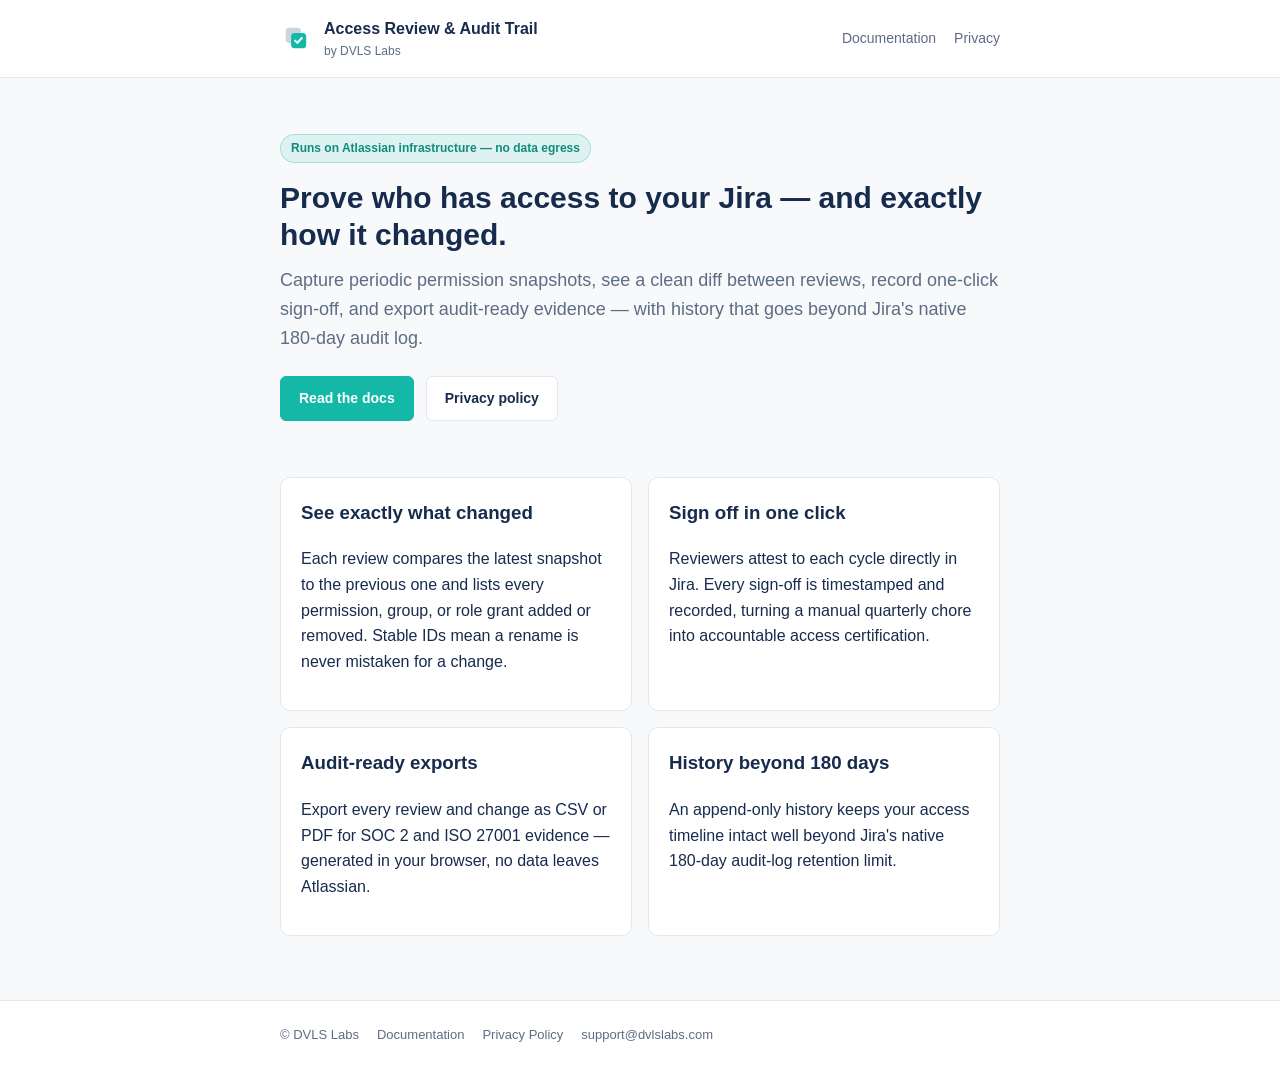
==== index.html @ 3ddf1726 "docs(site): public Privacy Policy + Documentation (GitHub Pages ready) v11.15.0 - site/privacy.html:" ====
<!DOCTYPE html>
<html lang="en">
<head>
<meta charset="UTF-8" />
<meta name="viewport" content="width=device-width, initial-scale=1.0" />
<title>Access Review &amp; Audit Trail for Jira — DVLS Labs</title>
<meta name="description" content="Run periodic access reviews, track every permission change, and export audit-ready proof beyond Jira's 180-day log. Runs entirely on Atlassian infrastructure — no data egress." />
<link rel="icon" href="logo.svg" type="image/svg+xml" />
<link rel="stylesheet" href="style.css" />
</head>
<body>

<header class="site-header">
  <div class="wrap">
    <img class="logo" src="logo.svg" alt="Access Review logo" />
    <a class="brand" href="index.html">Access Review &amp; Audit Trail<small>by DVLS Labs</small></a>
    <nav class="nav">
      <a href="documentation.html">Documentation</a>
      <a href="privacy.html">Privacy</a>
    </nav>
  </div>
</header>

<div class="wrap">
  <section class="hero">
    <span class="badge">Runs on Atlassian infrastructure — no data egress</span>
    <h1>Prove who has access to your Jira — and exactly how it changed.</h1>
    <p class="lead">Capture periodic permission snapshots, see a clean diff between reviews,
      record one-click sign-off, and export audit-ready evidence — with history that goes
      beyond Jira's native 180-day audit log.</p>
    <div class="cta-row">
      <a class="btn primary" href="documentation.html">Read the docs</a>
      <a class="btn" href="privacy.html">Privacy policy</a>
    </div>
  </section>
</div>

<main>
  <div class="wrap">
    <div class="tiles">
      <div class="tile">
        <h3>See exactly what changed</h3>
        <p>Each review compares the latest snapshot to the previous one and lists every
          permission, group, or role grant added or removed. Stable IDs mean a rename is
          never mistaken for a change.</p>
      </div>
      <div class="tile">
        <h3>Sign off in one click</h3>
        <p>Reviewers attest to each cycle directly in Jira. Every sign-off is timestamped
          and recorded, turning a manual quarterly chore into accountable access
          certification.</p>
      </div>
      <div class="tile">
        <h3>Audit-ready exports</h3>
        <p>Export every review and change as CSV or PDF for SOC&nbsp;2 and ISO&nbsp;27001
          evidence — generated in your browser, no data leaves Atlassian.</p>
      </div>
      <div class="tile">
        <h3>History beyond 180 days</h3>
        <p>An append-only history keeps your access timeline intact well beyond Jira's
          native 180-day audit-log retention limit.</p>
      </div>
    </div>
  </div>
</main>

<footer class="site-footer">
  <div class="wrap">
    <span>© DVLS Labs</span>
    <a href="documentation.html">Documentation</a>
    <a href="privacy.html">Privacy Policy</a>
    <a href="mailto:support@dvlslabs.com">support@dvlslabs.com</a>
  </div>
</footer>

</body>
</html>
---- style.css ----
/* DVLS Labs — Access Review & Audit Trail for Jira — public site */
:root {
  --teal: #14B8A6;
  --teal-dark: #0F8C7E;
  --ink: #172B4D;
  --muted: #5E6C84;
  --ghost: #CBD5DD;
  --bg: #F7F9FB;
  --card: #FFFFFF;
  --border: #E3E8EE;
  --maxw: 760px;
}

* { box-sizing: border-box; }

html { -webkit-text-size-adjust: 100%; }

body {
  margin: 0;
  font-family: -apple-system, BlinkMacSystemFont, "Segoe UI", Roboto, Oxygen,
    Ubuntu, Cantarell, "Helvetica Neue", Arial, sans-serif;
  color: var(--ink);
  background: var(--bg);
  line-height: 1.6;
}

a { color: var(--teal-dark); }
a:hover { color: var(--teal); }

.wrap { max-width: var(--maxw); margin: 0 auto; padding: 0 20px; }

/* Header */
.site-header {
  background: var(--card);
  border-bottom: 1px solid var(--border);
}
.site-header .wrap {
  display: flex;
  align-items: center;
  gap: 12px;
  padding-top: 16px;
  padding-bottom: 16px;
}
.logo {
  width: 32px; height: 32px;
  flex: 0 0 32px;
}
.brand {
  font-weight: 700;
  font-size: 16px;
  color: var(--ink);
  text-decoration: none;
}
.brand small { display: block; font-weight: 400; font-size: 12px; color: var(--muted); }
.nav { margin-left: auto; display: flex; gap: 18px; font-size: 14px; }
.nav a { text-decoration: none; color: var(--muted); }
.nav a:hover { color: var(--ink); }

/* Hero */
.hero { padding: 56px 0 32px; }
.hero h1 { font-size: 30px; line-height: 1.25; margin: 0 0 12px; }
.hero p.lead { font-size: 18px; color: var(--muted); margin: 0 0 24px; }
.badge {
  display: inline-block;
  background: rgba(20,184,166,0.10);
  color: var(--teal-dark);
  border: 1px solid rgba(20,184,166,0.30);
  font-size: 12px; font-weight: 600;
  padding: 4px 10px; border-radius: 999px;
  margin-bottom: 16px;
}
.cta-row { display: flex; flex-wrap: wrap; gap: 12px; margin-top: 8px; }
.btn {
  display: inline-block;
  text-decoration: none;
  font-weight: 600; font-size: 14px;
  padding: 10px 18px; border-radius: 6px;
  border: 1px solid var(--border);
  background: var(--card); color: var(--ink);
}
.btn.primary { background: var(--teal); color: #fff; border-color: var(--teal); }
.btn.primary:hover { background: var(--teal-dark); color: #fff; }

/* Content cards */
main { padding: 24px 0 64px; }
.card {
  background: var(--card);
  border: 1px solid var(--border);
  border-radius: 10px;
  padding: 28px 28px;
  margin: 0 0 20px;
}
.card h2 { font-size: 20px; margin: 0 0 12px; }
.card h3 { font-size: 16px; margin: 22px 0 8px; }
.doc h1 { font-size: 26px; margin: 0 0 4px; }
.doc .updated { color: var(--muted); font-size: 13px; margin: 0 0 24px; }
ul, ol { padding-left: 22px; }
li { margin: 4px 0; }
code {
  background: #EEF2F5; border-radius: 4px;
  padding: 1px 5px; font-size: 13px;
  font-family: "SFMono-Regular", Consolas, "Liberation Mono", Menlo, monospace;
}
table { width: 100%; border-collapse: collapse; margin: 12px 0; font-size: 14px; }
th, td { text-align: left; padding: 8px 10px; border-bottom: 1px solid var(--border); }
th { color: var(--muted); font-weight: 600; }
.tiles { display: grid; grid-template-columns: 1fr 1fr; gap: 16px; }
@media (max-width: 560px) { .tiles { grid-template-columns: 1fr; } }
.tile {
  border: 1px solid var(--border); border-radius: 10px;
  padding: 20px; background: var(--card);
}
.tile h3 { margin-top: 0; }

/* Footer */
.site-footer {
  border-top: 1px solid var(--border);
  background: var(--card);
  color: var(--muted); font-size: 13px;
}
.site-footer .wrap { padding: 24px 20px; display: flex; flex-wrap: wrap; gap: 8px 18px; }
.site-footer a { color: var(--muted); text-decoration: none; }
.site-footer a:hover { color: var(--ink); }
.site-footer .sep { margin-left: auto; }
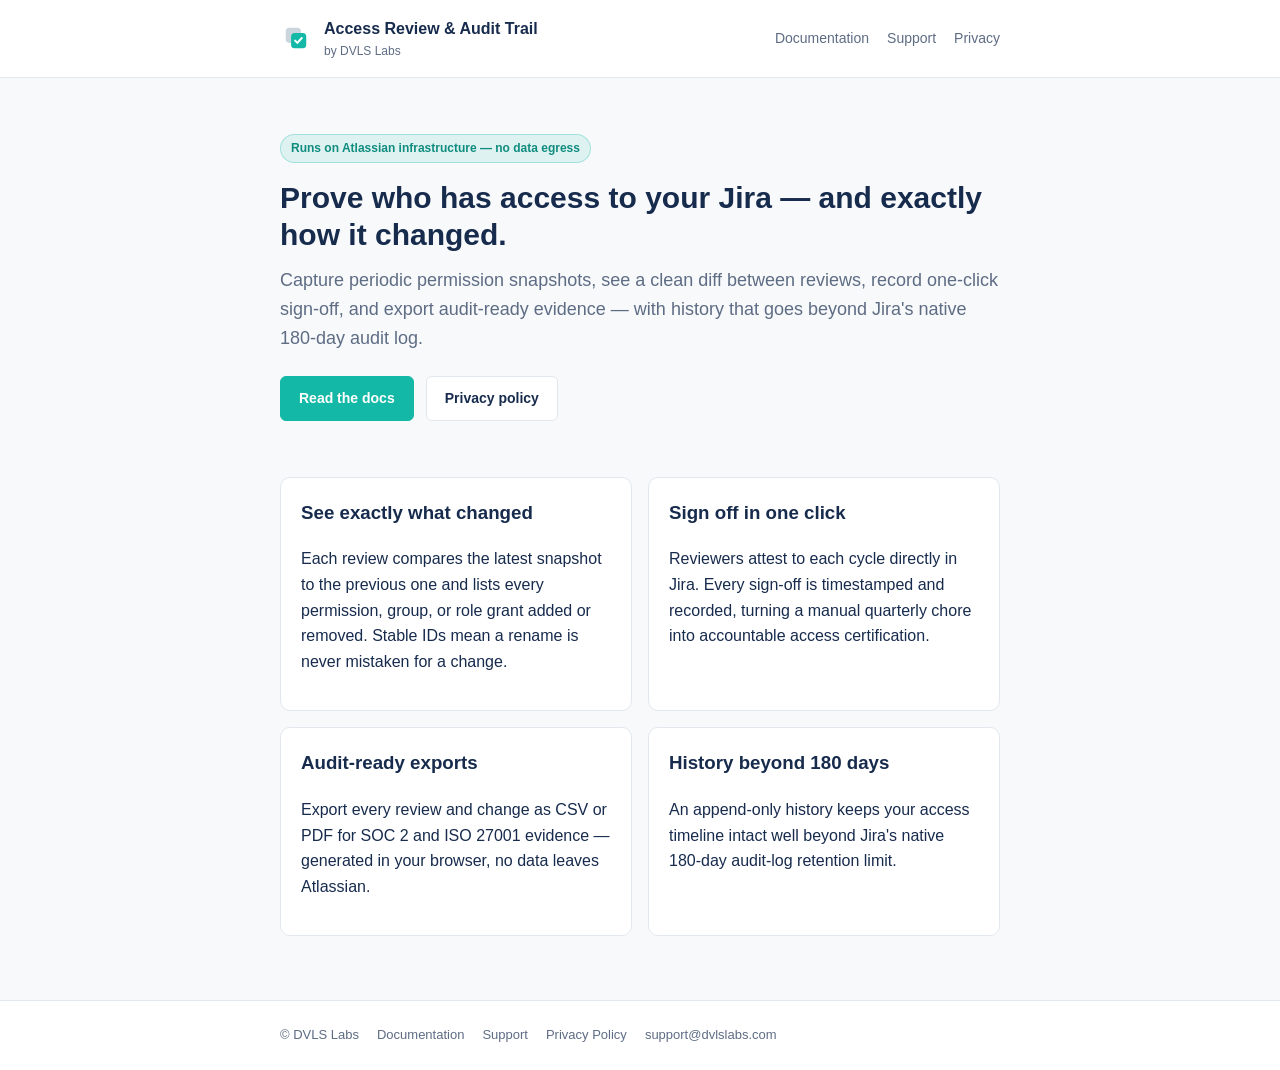
==== commit b5dbd799: "feat(site): add dedicated support page + Support nav link across site Adds site/support.html (contac" ====
--- a/index.html
+++ b/index.html
@@ -16,6 +16,7 @@
     <a class="brand" href="index.html">Access Review &amp; Audit Trail<small>by DVLS Labs</small></a>
     <nav class="nav">
       <a href="documentation.html">Documentation</a>
+      <a href="support.html">Support</a>
       <a href="privacy.html">Privacy</a>
     </nav>
   </div>
@@ -68,6 +69,7 @@
   <div class="wrap">
     <span>© DVLS Labs</span>
     <a href="documentation.html">Documentation</a>
+    <a href="support.html">Support</a>
     <a href="privacy.html">Privacy Policy</a>
     <a href="mailto:support@dvlslabs.com">support@dvlslabs.com</a>
   </div>
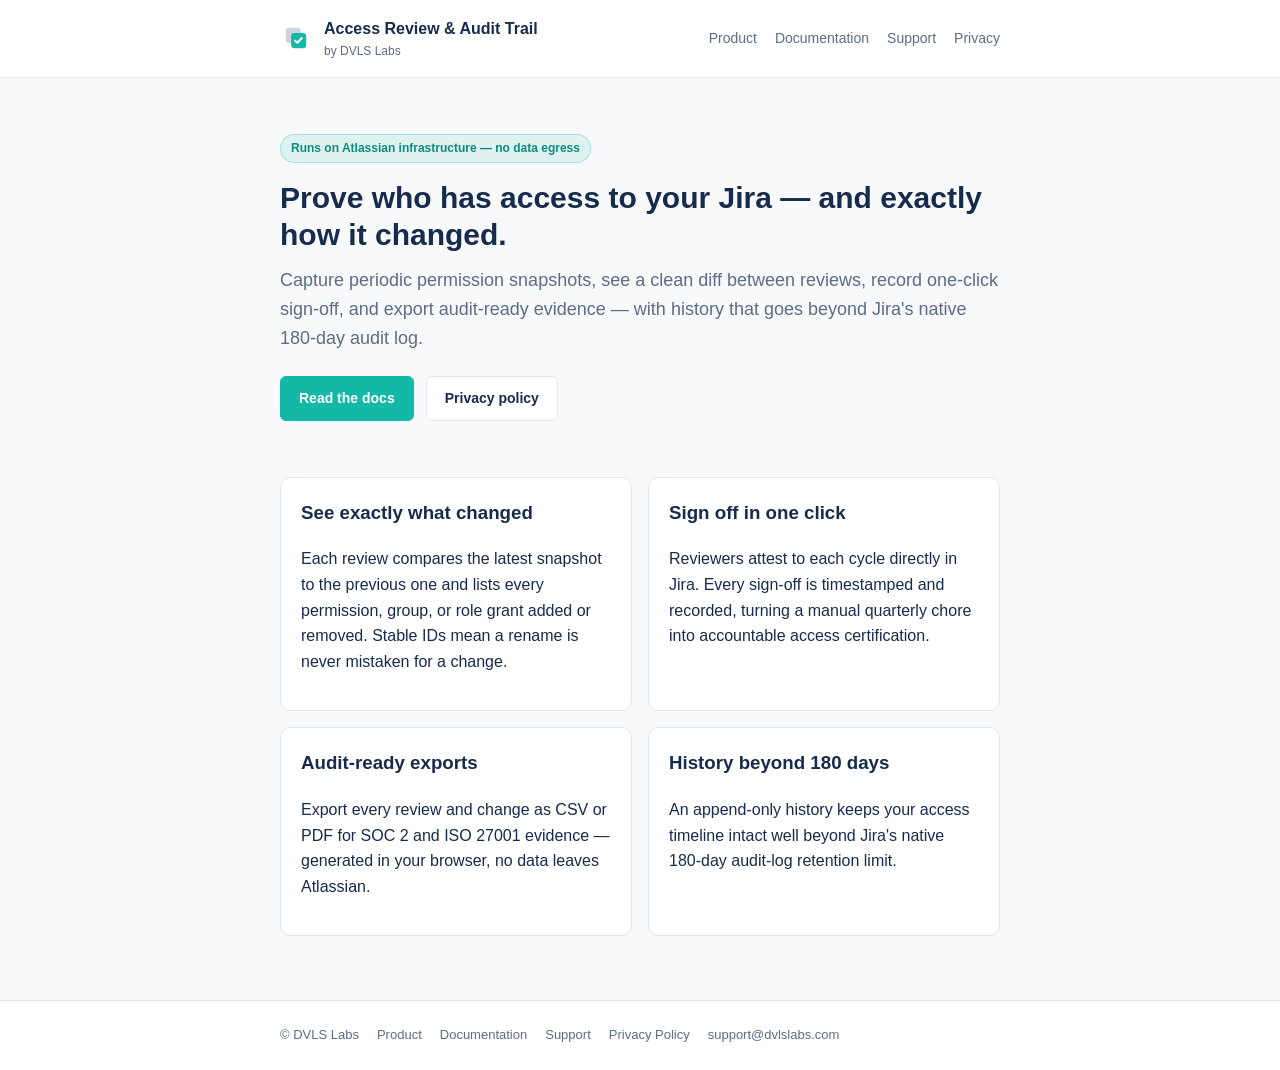
==== commit 17a409e1: "feat(site): add product.html SEO landing (180-day audit-history long-tail) + Product nav/footer link" ====
--- a/index.html
+++ b/index.html
@@ -15,6 +15,7 @@
     <img class="logo" src="logo.svg" alt="Access Review logo" />
     <a class="brand" href="index.html">Access Review &amp; Audit Trail<small>by DVLS Labs</small></a>
     <nav class="nav">
+      <a href="product.html">Product</a>
       <a href="documentation.html">Documentation</a>
       <a href="support.html">Support</a>
       <a href="privacy.html">Privacy</a>
@@ -68,6 +69,7 @@
 <footer class="site-footer">
   <div class="wrap">
     <span>© DVLS Labs</span>
+    <a href="product.html">Product</a>
     <a href="documentation.html">Documentation</a>
     <a href="support.html">Support</a>
     <a href="privacy.html">Privacy Policy</a>
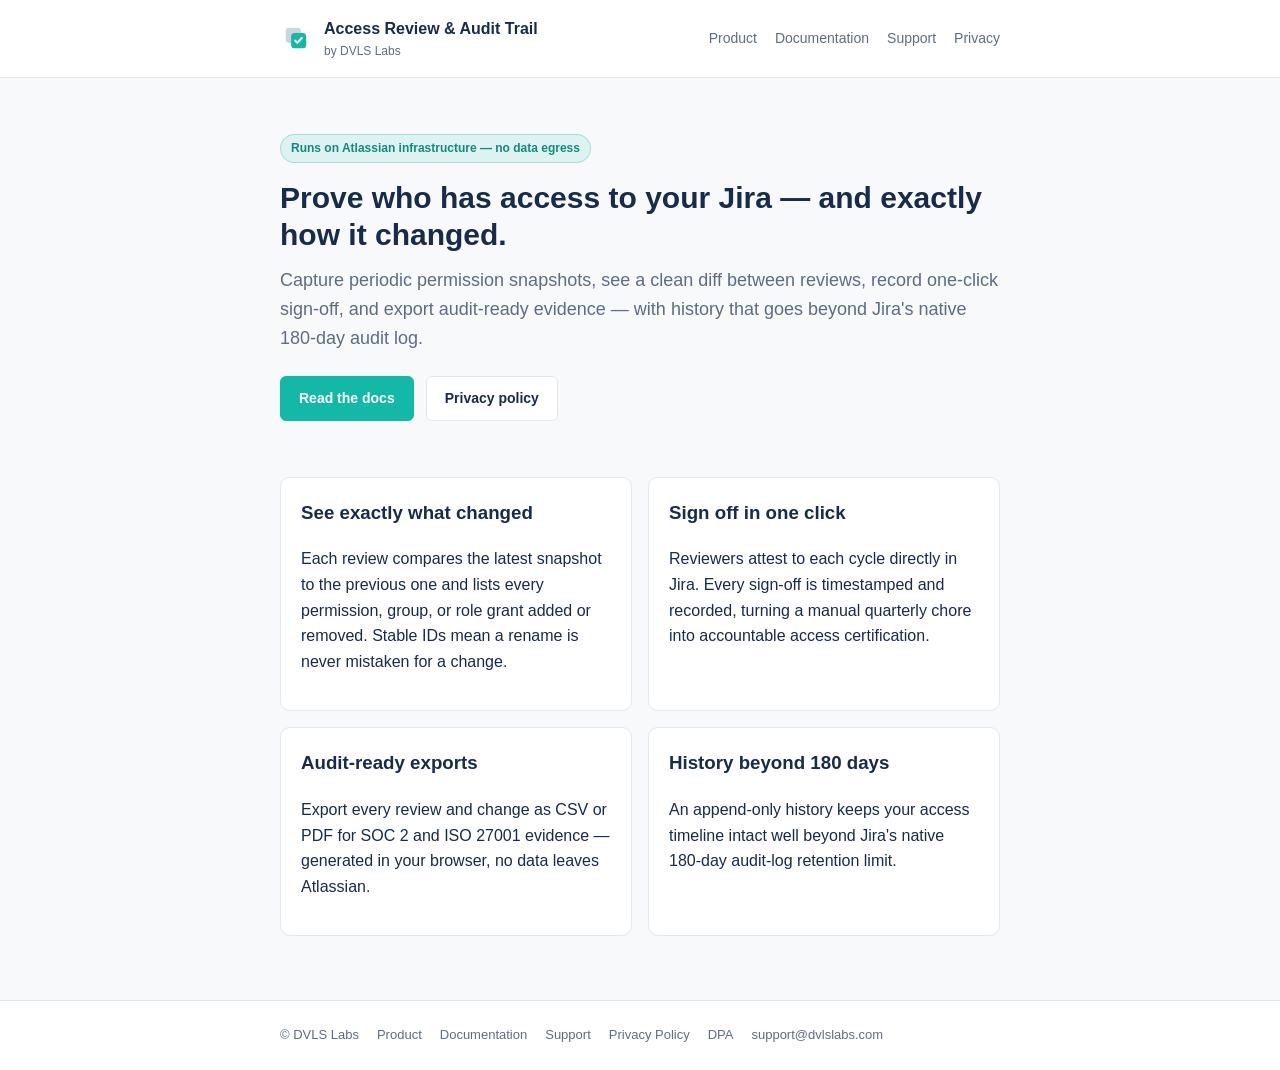
==== commit ed9bd3f4: "feat(site): publish DPA page - Bonterms DPA v2.0 adopted with DPA Details Incorporates the Bonterms " ====
--- a/index.html
+++ b/index.html
@@ -3,9 +3,17 @@
 <head>
 <meta charset="UTF-8" />
 <meta name="viewport" content="width=device-width, initial-scale=1.0" />
+<meta name="google-site-verification" content="g9k7dVxMS0NeGVmYyYb6MS2jGvjn_AyWp5jmQugi9No" />
 <title>Access Review &amp; Audit Trail for Jira — DVLS Labs</title>
 <meta name="description" content="Run periodic access reviews, track every permission change, and export audit-ready proof beyond Jira's 180-day log. Runs entirely on Atlassian infrastructure — no data egress." />
+<meta property="og:type" content="website" />
+<meta property="og:title" content="Access Review &amp; Audit Trail for Jira" />
+<meta property="og:description" content="Prove who has access to your Jira — and exactly how it changed. Snapshot, diff, sign off, and export audit-ready evidence beyond the 180-day log." />
+<meta property="og:url" content="https://dvlslabs.com/" />
+<meta property="og:image" content="https://dvlslabs.com/logo.svg" />
+<meta name="twitter:card" content="summary" />
 <link rel="icon" href="logo.svg" type="image/svg+xml" />
+<link rel="canonical" href="https://dvlslabs.com/" />
 <link rel="stylesheet" href="style.css" />
 </head>
 <body>
@@ -73,6 +81,7 @@
     <a href="documentation.html">Documentation</a>
     <a href="support.html">Support</a>
     <a href="privacy.html">Privacy Policy</a>
+    <a href="dpa.html">DPA</a>
     <a href="mailto:support@dvlslabs.com">support@dvlslabs.com</a>
   </div>
 </footer>
